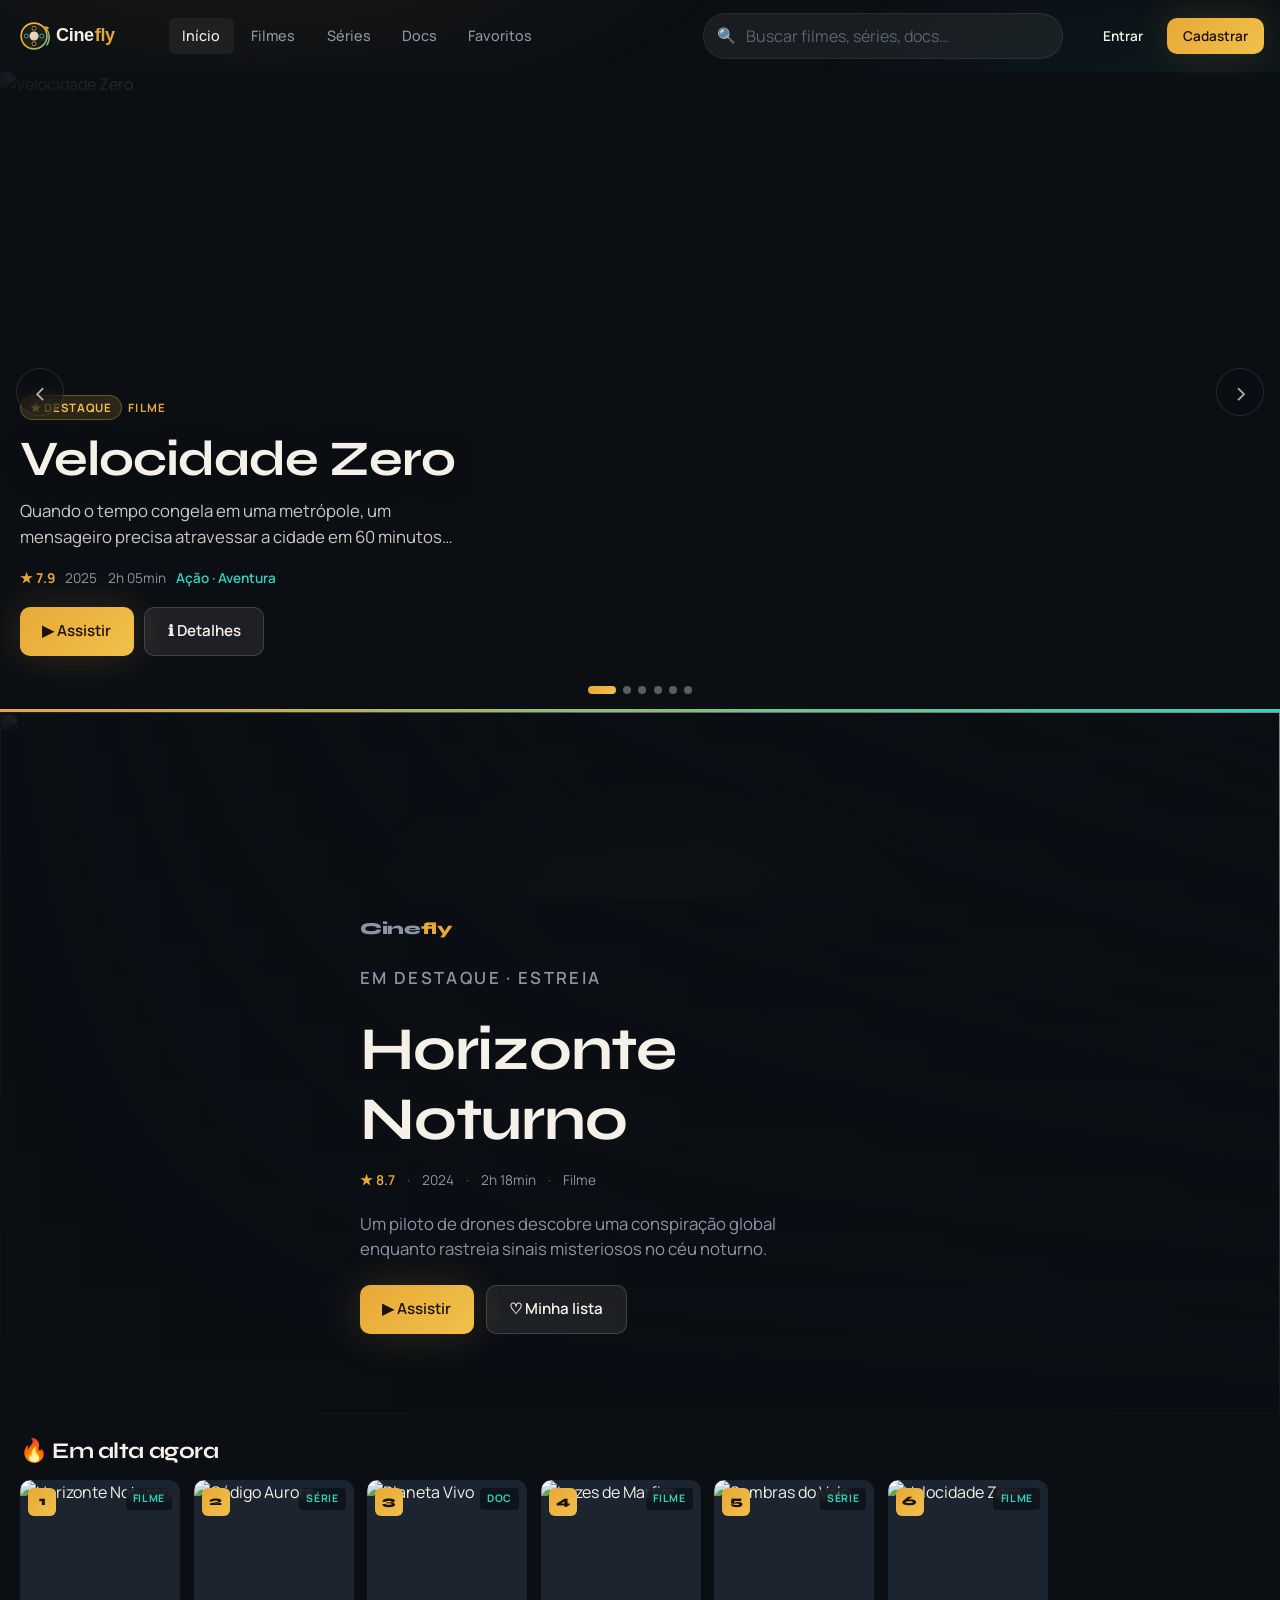
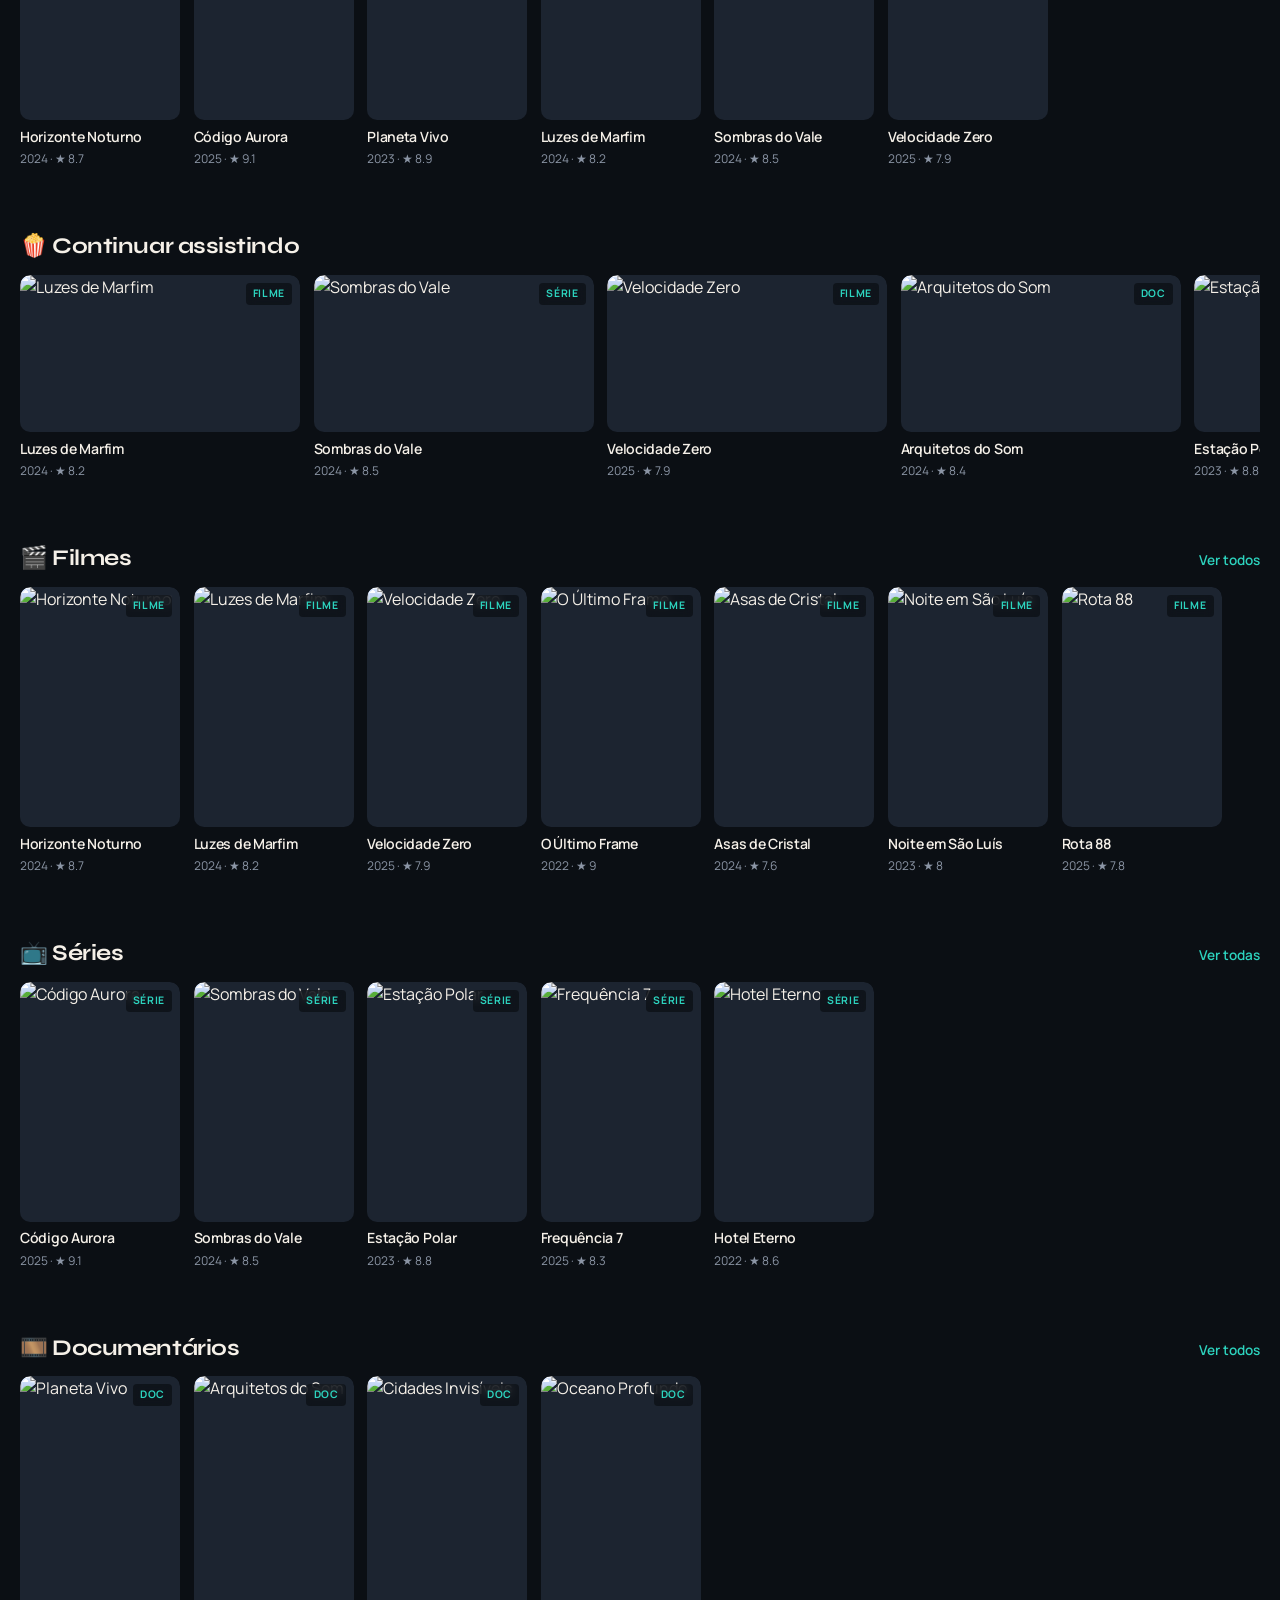
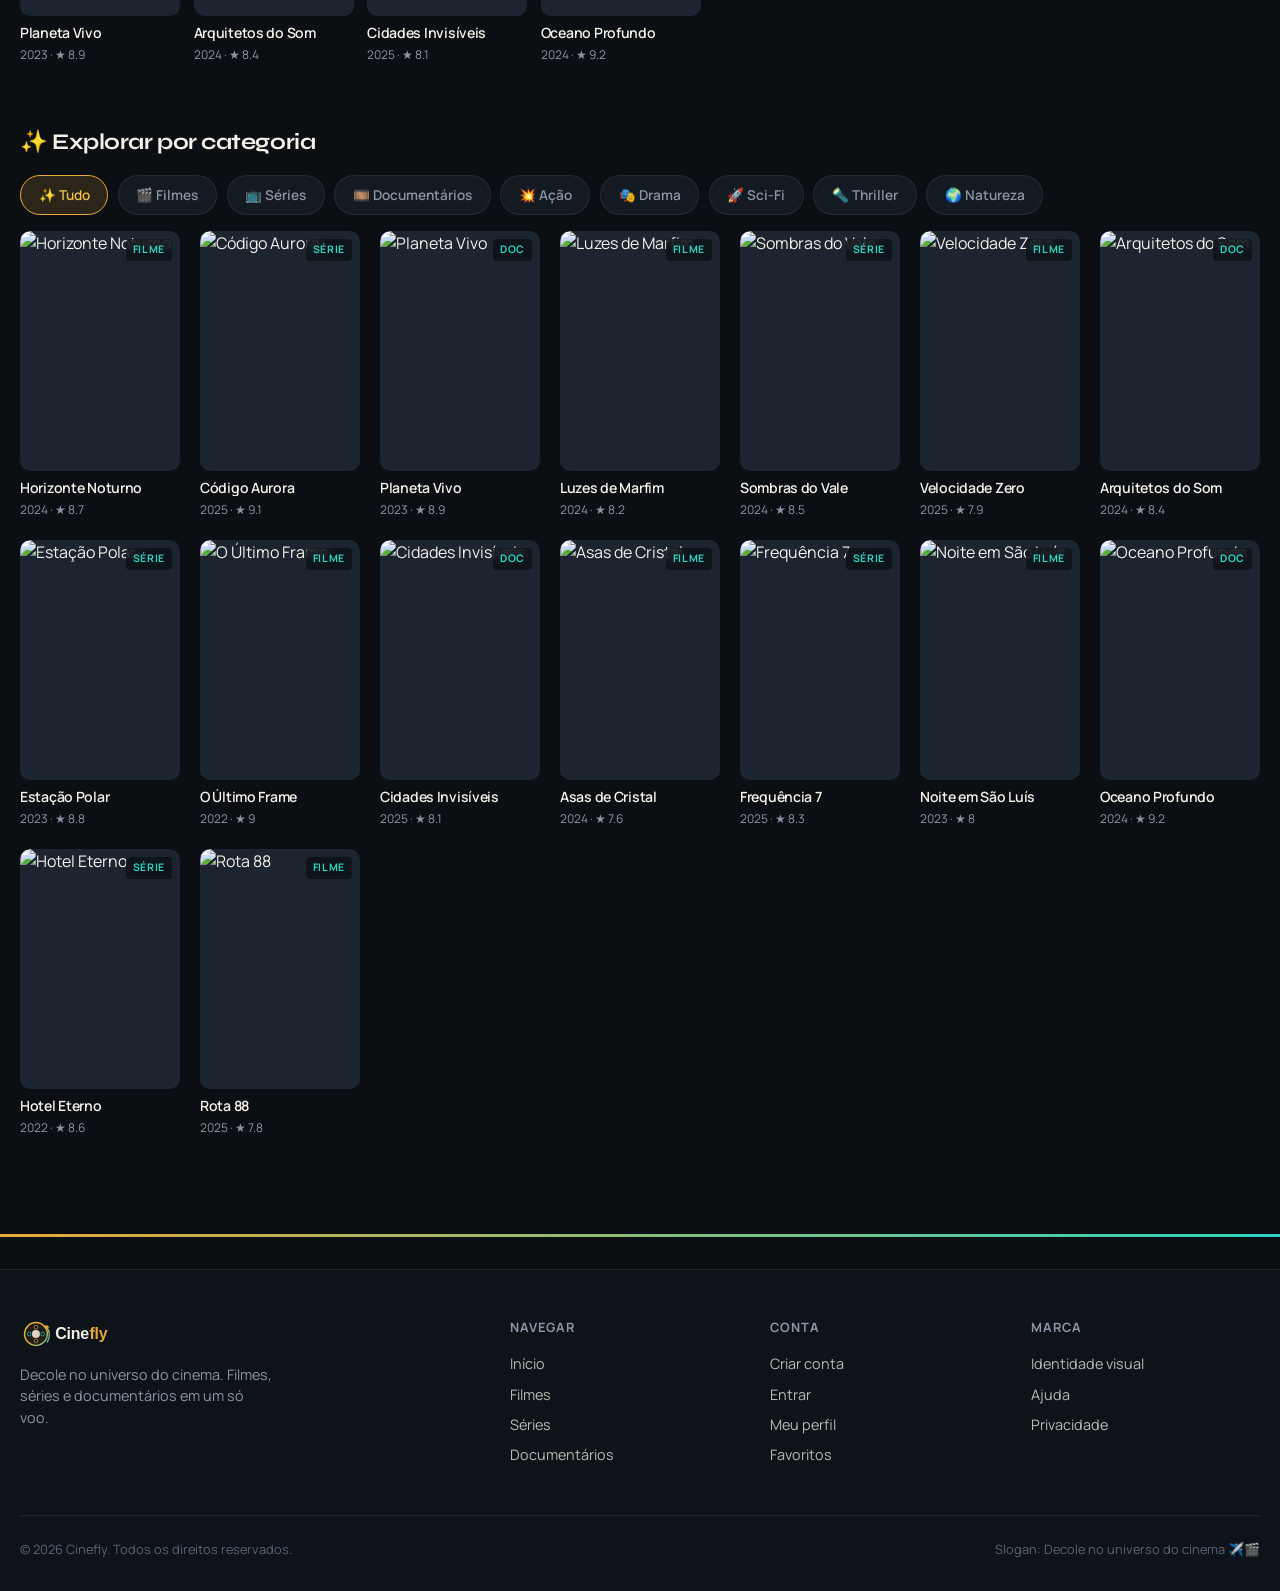
==== index.html @ 507db5a7 "Initial commit: plataforma de streaming Cinefly. Inclui home com carrossel e catálogo, autenticação," ====
<!DOCTYPE html>
<html lang="pt-BR">
<head>
  <meta charset="UTF-8" />
  <meta name="viewport" content="width=device-width, initial-scale=1.0" />
  <meta name="description" content="Cinefly — Decole no universo do cinema. Filmes, séries e documentários online." />
  <title>Cinefly — Decole no universo do cinema</title>
  <link rel="icon" href="assets/favicon.svg" type="image/svg+xml" />
  <link rel="stylesheet" href="css/style.css" />
</head>
<body data-page="home">
  <header class="navbar" id="navbar">
    <div class="container">
      <a href="index.html" class="nav-logo" aria-label="Cinefly início">
        <img src="assets/logo.svg" alt="Cinefly" />
      </a>
      <nav class="nav-links" aria-label="Principal">
        <a href="index.html" class="active">Início</a>
        <a href="#filmes">Filmes</a>
        <a href="#series">Séries</a>
        <a href="#docs">Docs</a>
        <a href="favoritos.html">Favoritos</a>
      </nav>
      <div class="nav-search">
        <span class="search-icon" aria-hidden="true">🔍</span>
        <input type="search" id="search-input" placeholder="Buscar filmes, séries, docs…" autocomplete="off" aria-label="Buscar" />
        <div class="search-dropdown" id="search-dropdown" role="listbox"></div>
      </div>
      <div class="nav-actions" id="nav-auth"></div>
      <button class="menu-toggle" aria-label="Abrir menu">☰</button>
    </div>
  </header>

  <!-- Carrossel de destaques -->
  <section class="spotlight" id="spotlight" aria-label="Destaques Cinefly" aria-roledescription="carrossel">
    <div class="spotlight-track" id="spotlight-track"></div>
    <button class="spotlight-nav spotlight-prev" id="spotlight-prev" aria-label="Anterior">‹</button>
    <button class="spotlight-nav spotlight-next" id="spotlight-next" aria-label="Próximo">›</button>
    <div class="spotlight-dots" id="spotlight-dots" role="tablist" aria-label="Slides"></div>
    <div class="spotlight-progress"><span id="spotlight-progress-bar"></span></div>
  </section>

  <section class="hero">
    <div class="hero-bg">
      <img id="hero-bg-img" src="https://images.unsplash.com/photo-1489599849927-2ee91cede3ba?w=1600&q=80" alt="" />
    </div>
    <div class="container hero-content">
      <p class="hero-brand">Cine<span>fly</span></p>
      <p class="eyebrow">Em destaque · Estreia</p>
      <h1 id="hero-title">Horizonte Noturno</h1>
      <div class="hero-meta" id="hero-meta"></div>
      <p id="hero-synopsis">Um piloto de drones descobre uma conspiração global enquanto rastreia sinais misteriosos no céu noturno.</p>
      <div class="hero-actions">
        <button class="btn btn-primary" id="hero-play">▶ Assistir</button>
        <button class="btn btn-secondary" id="hero-fav">♡ Minha lista</button>
      </div>
    </div>
  </section>

  <main>
    <section class="section">
      <div class="container">
        <div class="section-header">
          <h2>🔥 Em alta agora</h2>
        </div>
        <div class="rail" id="rail-trending"></div>
      </div>
    </section>

    <section class="section" id="continuar">
      <div class="container">
        <div class="section-header">
          <h2>🍿 Continuar assistindo</h2>
        </div>
        <div class="rail" id="rail-continue"></div>
      </div>
    </section>

    <section class="section" id="filmes">
      <div class="container">
        <div class="section-header">
          <h2>🎬 Filmes</h2>
          <a href="#catalogo">Ver todos</a>
        </div>
        <div class="rail" id="rail-filmes"></div>
      </div>
    </section>

    <section class="section" id="series">
      <div class="container">
        <div class="section-header">
          <h2>📺 Séries</h2>
          <a href="#catalogo">Ver todas</a>
        </div>
        <div class="rail" id="rail-series"></div>
      </div>
    </section>

    <section class="section" id="docs">
      <div class="container">
        <div class="section-header">
          <h2>🎞️ Documentários</h2>
          <a href="#catalogo">Ver todos</a>
        </div>
        <div class="rail" id="rail-docs"></div>
      </div>
    </section>

    <section class="section" id="catalogo">
      <div class="container">
        <div class="section-header">
          <h2>✨ Explorar por categoria</h2>
        </div>
        <div class="categories" id="category-chips"></div>
        <div class="grid-catalog" id="catalog-grid"></div>
      </div>
    </section>
  </main>

  <div class="footer-accent"></div>
  <footer class="footer">
    <div class="container">
      <div class="footer-grid">
        <div class="footer-brand">
          <img src="assets/logo.svg" alt="Cinefly" />
          <p>Decole no universo do cinema. Filmes, séries e documentários em um só voo.</p>
        </div>
        <div class="footer-col">
          <h4>Navegar</h4>
          <a href="index.html">Início</a>
          <a href="#filmes">Filmes</a>
          <a href="#series">Séries</a>
          <a href="#docs">Documentários</a>
        </div>
        <div class="footer-col">
          <h4>Conta</h4>
          <a href="cadastro.html">Criar conta</a>
          <a href="login.html">Entrar</a>
          <a href="perfil.html">Meu perfil</a>
          <a href="favoritos.html">Favoritos</a>
        </div>
        <div class="footer-col">
          <h4>Marca</h4>
          <a href="IDENTIDADE.md">Identidade visual</a>
          <a href="#">Ajuda</a>
          <a href="#">Privacidade</a>
        </div>
      </div>
      <div class="footer-bottom">
        <span>© 2026 Cinefly. Todos os direitos reservados.</span>
        <span>Slogan: Decole no universo do cinema ✈️🎬</span>
      </div>
    </div>
  </footer>

  <script src="js/data.js"></script>
  <script src="js/auth.js"></script>
  <script src="js/script.js"></script>
</body>
</html>
---- css/style.css ----
/* =========================================================
   Cinefly — Design System & Estilos Globais
   Tipografia: Syne (display) + Manrope (UI)
   ========================================================= */

@import url('https://fonts.googleapis.com/css2?family=Manrope:wght@400;500;600;700&family=Syne:wght@600;700;800&display=swap');

:root {
  --ink: #0B0F14;
  --ink-soft: #0E131A;
  --surface: #141A22;
  --surface-2: #1C2430;
  --surface-3: #243040;
  --amber: #E8A838;
  --amber-light: #F0C14B;
  --amber-dim: rgba(232, 168, 56, 0.15);
  --teal: #2DD4BF;
  --teal-dim: rgba(45, 212, 191, 0.12);
  --cream: #F5F0E8;
  --muted: #8B95A5;
  --muted-2: #5A6575;
  --danger: #E85D5D;
  --success: #3ECF8E;
  --border: rgba(245, 240, 232, 0.08);
  --border-strong: rgba(245, 240, 232, 0.16);

  --grad-hero: linear-gradient(135deg, #0B0F14 0%, #15101C 45%, #0C181A 100%);
  --grad-cta: linear-gradient(135deg, #E8A838 0%, #F0C14B 100%);
  --grad-accent: linear-gradient(90deg, #E8A838, #2DD4BF);
  --grad-overlay: linear-gradient(180deg, transparent 0%, rgba(11, 15, 20, 0.4) 40%, rgba(11, 15, 20, 0.95) 100%);
  --grad-nav: linear-gradient(180deg, rgba(11, 15, 20, 0.95) 0%, rgba(11, 15, 20, 0.7) 70%, transparent 100%);

  --font-display: 'Syne', sans-serif;
  --font-body: 'Manrope', sans-serif;

  --radius-sm: 6px;
  --radius: 10px;
  --radius-lg: 16px;
  --radius-xl: 24px;

  --nav-h: 72px;
  --shadow-glow: 0 0 40px rgba(232, 168, 56, 0.18);
  --ease: cubic-bezier(0.22, 1, 0.36, 1);
  --max: 1400px;
}

*, *::before, *::after { box-sizing: border-box; margin: 0; padding: 0; }

html { scroll-behavior: smooth; }

body {
  font-family: var(--font-body);
  background: var(--ink);
  color: var(--cream);
  line-height: 1.5;
  min-height: 100vh;
  overflow-x: hidden;
  -webkit-font-smoothing: antialiased;
}

body::before {
  content: '';
  position: fixed;
  inset: 0;
  background:
    radial-gradient(ellipse 80% 50% at 20% -10%, rgba(232, 168, 56, 0.07), transparent 50%),
    radial-gradient(ellipse 60% 40% at 90% 10%, rgba(45, 212, 191, 0.05), transparent 45%),
    radial-gradient(ellipse 50% 30% at 50% 100%, rgba(232, 168, 56, 0.04), transparent 50%);
  pointer-events: none;
  z-index: 0;
}

img { max-width: 100%; display: block; }
a { color: inherit; text-decoration: none; }
button, input, select, textarea { font: inherit; color: inherit; }
ul, ol { list-style: none; }
button { cursor: pointer; border: none; background: none; }

.container {
  width: min(100% - 2.5rem, var(--max));
  margin-inline: auto;
}

/* ---------- Typography ---------- */
.brand-name {
  font-family: var(--font-display);
  font-weight: 800;
  letter-spacing: -0.03em;
}
.brand-name .accent { color: var(--amber); }

h1, h2, h3, .display {
  font-family: var(--font-display);
  font-weight: 700;
  letter-spacing: -0.02em;
  line-height: 1.15;
}

.eyebrow {
  font-size: 0.75rem;
  font-weight: 600;
  letter-spacing: 0.14em;
  text-transform: uppercase;
  color: var(--amber);
}

.muted { color: var(--muted); }

/* ---------- Buttons ---------- */
.btn {
  display: inline-flex;
  align-items: center;
  justify-content: center;
  gap: 0.5rem;
  padding: 0.75rem 1.4rem;
  border-radius: var(--radius);
  font-weight: 600;
  font-size: 0.95rem;
  transition: transform 0.25s var(--ease), box-shadow 0.25s var(--ease), background 0.2s, border-color 0.2s;
  white-space: nowrap;
}

.btn:active { transform: scale(0.97); }

.btn-primary {
  background: var(--grad-cta);
  color: #1A1205;
  box-shadow: var(--shadow-glow);
}
.btn-primary:hover {
  box-shadow: 0 0 50px rgba(232, 168, 56, 0.35);
  transform: translateY(-1px);
}

.btn-secondary {
  background: rgba(245, 240, 232, 0.08);
  border: 1px solid var(--border-strong);
  color: var(--cream);
  backdrop-filter: blur(8px);
}
.btn-secondary:hover {
  background: rgba(245, 240, 232, 0.14);
  border-color: rgba(245, 240, 232, 0.28);
}

.btn-ghost {
  background: transparent;
  color: var(--cream);
  padding: 0.5rem 0.85rem;
}
.btn-ghost:hover { color: var(--amber); }

.btn-danger {
  background: rgba(232, 93, 93, 0.15);
  color: var(--danger);
  border: 1px solid rgba(232, 93, 93, 0.35);
}
.btn-danger:hover { background: rgba(232, 93, 93, 0.25); }

.btn-icon {
  width: 42px;
  height: 42px;
  padding: 0;
  border-radius: 50%;
  background: rgba(245, 240, 232, 0.08);
  border: 1px solid var(--border);
  display: inline-flex;
  align-items: center;
  justify-content: center;
  transition: background 0.2s, border-color 0.2s, color 0.2s;
}
.btn-icon:hover {
  background: var(--amber-dim);
  border-color: var(--amber);
  color: var(--amber);
}
.btn-icon.active {
  background: var(--amber-dim);
  border-color: var(--amber);
  color: var(--amber);
}

.btn-sm { padding: 0.5rem 1rem; font-size: 0.85rem; }
.btn-block { width: 100%; }

/* ---------- Navbar ---------- */
.navbar {
  position: fixed;
  top: 0;
  left: 0;
  right: 0;
  z-index: 100;
  height: var(--nav-h);
  display: flex;
  align-items: center;
  background: transparent;
  transition: background 0.35s var(--ease), backdrop-filter 0.35s;
}

.navbar.scrolled {
  background: rgba(11, 15, 20, 0.88);
  backdrop-filter: blur(16px);
  border-bottom: 1px solid var(--border);
}

.navbar .container {
  display: flex;
  align-items: center;
  gap: 1.5rem;
  width: min(100% - 2rem, var(--max));
}

.nav-logo {
  display: flex;
  align-items: center;
  flex-shrink: 0;
}
.nav-logo img { height: 36px; width: auto; }

.nav-links {
  display: flex;
  align-items: center;
  gap: 0.25rem;
}
.nav-links a {
  padding: 0.45rem 0.85rem;
  border-radius: var(--radius-sm);
  font-size: 0.9rem;
  font-weight: 500;
  color: var(--muted);
  transition: color 0.2s, background 0.2s;
}
.nav-links a:hover,
.nav-links a.active {
  color: var(--cream);
  background: rgba(245, 240, 232, 0.06);
}

.nav-search {
  flex: 1;
  max-width: 360px;
  position: relative;
  margin-left: auto;
}
.nav-search input {
  width: 100%;
  padding: 0.65rem 1rem 0.65rem 2.6rem;
  background: rgba(245, 240, 232, 0.06);
  border: 1px solid var(--border);
  border-radius: 999px;
  outline: none;
  transition: border-color 0.2s, background 0.2s, box-shadow 0.2s;
}
.nav-search input::placeholder { color: var(--muted-2); }
.nav-search input:focus {
  border-color: rgba(232, 168, 56, 0.5);
  background: rgba(245, 240, 232, 0.09);
  box-shadow: 0 0 0 3px var(--amber-dim);
}
.nav-search .search-icon {
  position: absolute;
  left: 0.9rem;
  top: 50%;
  transform: translateY(-50%);
  color: var(--muted);
  pointer-events: none;
  font-size: 0.95rem;
}

.search-dropdown {
  position: absolute;
  top: calc(100% + 8px);
  left: 0;
  right: 0;
  background: var(--surface);
  border: 1px solid var(--border-strong);
  border-radius: var(--radius);
  max-height: 360px;
  overflow-y: auto;
  display: none;
  z-index: 50;
  box-shadow: 0 20px 40px rgba(0,0,0,0.45);
}
.search-dropdown.open { display: block; animation: fadeUp 0.25s var(--ease); }

.search-item {
  display: flex;
  align-items: center;
  gap: 0.85rem;
  padding: 0.7rem 1rem;
  transition: background 0.15s;
  cursor: pointer;
}
.search-item:hover { background: var(--surface-2); }
.search-item img {
  width: 40px;
  height: 56px;
  object-fit: cover;
  border-radius: 4px;
}
.search-item .meta { flex: 1; min-width: 0; }
.search-item .meta strong {
  display: block;
  font-size: 0.9rem;
  white-space: nowrap;
  overflow: hidden;
  text-overflow: ellipsis;
}
.search-item .meta span {
  font-size: 0.75rem;
  color: var(--muted);
}

.nav-actions {
  display: flex;
  align-items: center;
  gap: 0.5rem;
  flex-shrink: 0;
}

.avatar-btn {
  width: 38px;
  height: 38px;
  border-radius: 50%;
  background: var(--grad-accent);
  display: flex;
  align-items: center;
  justify-content: center;
  font-weight: 700;
  font-size: 0.85rem;
  color: #0B0F14;
  overflow: hidden;
}
.avatar-btn img { width: 100%; height: 100%; object-fit: cover; }

.user-menu {
  position: absolute;
  top: calc(100% + 10px);
  right: 0;
  min-width: 200px;
  background: var(--surface);
  border: 1px solid var(--border-strong);
  border-radius: var(--radius);
  padding: 0.5rem;
  display: none;
  z-index: 60;
  box-shadow: 0 16px 40px rgba(0,0,0,0.4);
}
.user-menu.open { display: block; animation: fadeUp 0.2s var(--ease); }
.user-menu a,
.user-menu button {
  display: flex;
  align-items: center;
  gap: 0.6rem;
  width: 100%;
  padding: 0.65rem 0.85rem;
  border-radius: var(--radius-sm);
  font-size: 0.9rem;
  color: var(--cream);
  text-align: left;
  transition: background 0.15s;
}
.user-menu a:hover,
.user-menu button:hover { background: var(--surface-2); }

.nav-avatar-wrap { position: relative; }

.menu-toggle {
  display: none;
  width: 42px;
  height: 42px;
  align-items: center;
  justify-content: center;
  font-size: 1.4rem;
}

/* ---------- Spotlight Carousel ---------- */
.spotlight {
  position: relative;
  z-index: 2;
  margin-top: var(--nav-h);
  height: min(72vh, 640px);
  min-height: 420px;
  overflow: hidden;
  background: var(--ink);
}

.spotlight-track {
  position: relative;
  width: 100%;
  height: 100%;
}

.spotlight-slide {
  position: absolute;
  inset: 0;
  opacity: 0;
  visibility: hidden;
  transition: opacity 0.7s var(--ease), visibility 0.7s;
  cursor: pointer;
}

.spotlight-slide.active {
  opacity: 1;
  visibility: visible;
  z-index: 1;
}

.spotlight-slide img {
  width: 100%;
  height: 100%;
  object-fit: cover;
  transform: scale(1.04);
  transition: transform 7s ease-out;
}

.spotlight-slide.active img {
  transform: scale(1);
}

.spotlight-slide::after {
  content: '';
  position: absolute;
  inset: 0;
  background:
    linear-gradient(90deg, rgba(11, 15, 20, 0.92) 0%, rgba(11, 15, 20, 0.55) 42%, rgba(11, 15, 20, 0.2) 70%, rgba(11, 15, 20, 0.45) 100%),
    linear-gradient(180deg, rgba(11, 15, 20, 0.35) 0%, transparent 30%, rgba(11, 15, 20, 0.88) 100%);
  pointer-events: none;
}

.spotlight-caption {
  position: absolute;
  left: 0;
  right: 0;
  bottom: 0;
  z-index: 2;
  padding: 0 0 3.5rem;
  pointer-events: none;
}

.spotlight-caption .container {
  max-width: 620px;
  margin-left: max(1.25rem, calc((100% - var(--max)) / 2 + 1.25rem));
  margin-right: auto;
  animation: fadeUp 0.7s var(--ease) both;
}

.spotlight-slide.active .spotlight-caption .container {
  animation: fadeUp 0.65s var(--ease) both;
}

.spotlight-badge {
  display: inline-flex;
  align-items: center;
  gap: 0.4rem;
  font-size: 0.72rem;
  font-weight: 700;
  letter-spacing: 0.12em;
  text-transform: uppercase;
  color: var(--amber);
  margin-bottom: 0.65rem;
}

.spotlight-badge .pill {
  background: var(--amber-dim);
  border: 1px solid rgba(232, 168, 56, 0.35);
  color: var(--amber-light);
  padding: 0.2rem 0.55rem;
  border-radius: 999px;
  letter-spacing: 0.06em;
}

.spotlight-caption h2 {
  font-size: clamp(1.85rem, 4.2vw, 3.1rem);
  margin-bottom: 0.65rem;
  text-shadow: 0 4px 24px rgba(0, 0, 0, 0.45);
}

.spotlight-caption .legend {
  color: rgba(245, 240, 232, 0.82);
  font-size: clamp(0.92rem, 1.5vw, 1.05rem);
  line-height: 1.55;
  max-width: 46ch;
  margin-bottom: 1.15rem;
  display: -webkit-box;
  -webkit-line-clamp: 2;
  -webkit-box-orient: vertical;
  overflow: hidden;
}

.spotlight-meta {
  display: flex;
  flex-wrap: wrap;
  gap: 0.65rem;
  align-items: center;
  font-size: 0.85rem;
  color: var(--muted);
  margin-bottom: 1.15rem;
}

.spotlight-meta .rating {
  color: var(--amber);
  font-weight: 700;
}

.spotlight-meta .type-tag {
  color: var(--teal);
  font-weight: 600;
  text-transform: capitalize;
}

.spotlight-actions {
  display: flex;
  flex-wrap: wrap;
  gap: 0.65rem;
  pointer-events: auto;
}

.spotlight-nav {
  position: absolute;
  top: 50%;
  transform: translateY(-50%);
  z-index: 5;
  width: 48px;
  height: 48px;
  border-radius: 50%;
  background: rgba(11, 15, 20, 0.55);
  border: 1px solid var(--border-strong);
  color: var(--cream);
  font-size: 1.75rem;
  line-height: 1;
  display: flex;
  align-items: center;
  justify-content: center;
  backdrop-filter: blur(8px);
  transition: background 0.2s, border-color 0.2s, color 0.2s, transform 0.2s;
  opacity: 0.7;
}

.spotlight:hover .spotlight-nav { opacity: 1; }

.spotlight-nav:hover {
  background: var(--amber-dim);
  border-color: var(--amber);
  color: var(--amber-light);
  transform: translateY(-50%) scale(1.05);
}

.spotlight-prev { left: 1rem; }
.spotlight-next { right: 1rem; }

.spotlight-dots {
  position: absolute;
  bottom: 1.15rem;
  left: 50%;
  transform: translateX(-50%);
  z-index: 5;
  display: flex;
  gap: 0.45rem;
}

.spotlight-dots button {
  width: 8px;
  height: 8px;
  border-radius: 99px;
  background: rgba(245, 240, 232, 0.35);
  border: none;
  padding: 0;
  transition: width 0.35s var(--ease), background 0.25s;
}

.spotlight-dots button.active {
  width: 28px;
  background: var(--grad-cta);
}

.spotlight-dots button:hover {
  background: rgba(245, 240, 232, 0.7);
}

.spotlight-progress {
  position: absolute;
  bottom: 0;
  left: 0;
  right: 0;
  height: 3px;
  background: rgba(245, 240, 232, 0.08);
  z-index: 5;
}

.spotlight-progress span {
  display: block;
  height: 100%;
  width: 0%;
  background: var(--grad-accent);
  transition: width 0.1s linear;
}

/* ---------- Hero ---------- */
.hero {
  position: relative;
  min-height: 78vh;
  display: flex;
  align-items: flex-end;
  padding-bottom: 5rem;
  overflow: hidden;
  z-index: 1;
}

.hero-bg {
  position: absolute;
  inset: 0;
  z-index: 0;
}
.hero-bg img {
  width: 100%;
  height: 100%;
  object-fit: cover;
  animation: heroZoom 20s ease-in-out infinite alternate;
}
.hero-bg::after {
  content: '';
  position: absolute;
  inset: 0;
  background:
    linear-gradient(90deg, rgba(11,15,20,0.95) 0%, rgba(11,15,20,0.55) 45%, rgba(11,15,20,0.3) 100%),
    var(--grad-overlay);
}

.hero-content {
  position: relative;
  z-index: 2;
  max-width: 560px;
  animation: fadeUp 0.9s var(--ease) both;
}

.hero-content h1 {
  font-size: clamp(2.4rem, 5vw, 3.8rem);
  margin: 0.6rem 0 1rem;
}

.hero-content p {
  color: var(--muted);
  font-size: 1.05rem;
  margin-bottom: 1.5rem;
  max-width: 42ch;
}

.hero-meta {
  display: flex;
  flex-wrap: wrap;
  gap: 0.75rem;
  margin-bottom: 1.25rem;
  font-size: 0.85rem;
  color: var(--muted);
}
.hero-meta .badge {
  color: var(--amber);
  font-weight: 600;
}
.hero-meta .dot::before {
  content: '·';
  margin-right: 0.75rem;
  color: var(--muted-2);
}

.hero-actions {
  display: flex;
  flex-wrap: wrap;
  gap: 0.75rem;
}

.hero-brand {
  font-family: var(--font-display);
  font-size: clamp(1.1rem, 2.5vw, 1.35rem);
  font-weight: 800;
  letter-spacing: -0.02em;
  margin-bottom: 0.25rem;
}
.hero-brand span { color: var(--amber); }

/* ---------- Sections / Rails ---------- */
.section {
  position: relative;
  z-index: 1;
  padding: 1.5rem 0 2rem;
}

.section-header {
  display: flex;
  align-items: baseline;
  justify-content: space-between;
  margin-bottom: 1rem;
  gap: 1rem;
}
.section-header h2 {
  font-size: clamp(1.15rem, 2vw, 1.4rem);
}
.section-header a {
  font-size: 0.85rem;
  color: var(--teal);
  font-weight: 600;
}
.section-header a:hover { text-decoration: underline; }

.rail {
  display: flex;
  gap: 0.85rem;
  overflow-x: auto;
  scroll-snap-type: x mandatory;
  padding-bottom: 0.5rem;
  scrollbar-width: thin;
  scrollbar-color: var(--surface-3) transparent;
}
.rail::-webkit-scrollbar { height: 6px; }
.rail::-webkit-scrollbar-thumb {
  background: var(--surface-3);
  border-radius: 99px;
}

/* ---------- Poster Card ---------- */
.poster {
  flex: 0 0 auto;
  width: 160px;
  scroll-snap-align: start;
  cursor: pointer;
  position: relative;
  border-radius: var(--radius);
  overflow: hidden;
  transition: transform 0.35s var(--ease);
  animation: fadeUp 0.5s var(--ease) both;
}
.poster:hover { transform: scale(1.06); z-index: 2; }

.poster-img {
  aspect-ratio: 2 / 3;
  background: var(--surface-2);
  position: relative;
  overflow: hidden;
  border-radius: var(--radius);
}
.poster-img img {
  width: 100%;
  height: 100%;
  object-fit: cover;
  transition: transform 0.5s var(--ease);
}
.poster:hover .poster-img img { transform: scale(1.08); }

.poster-img::after {
  content: '';
  position: absolute;
  inset: 0;
  background: linear-gradient(180deg, transparent 50%, rgba(11,15,20,0.85) 100%);
  opacity: 0;
  transition: opacity 0.3s;
}
.poster:hover .poster-img::after { opacity: 1; }

.poster-overlay {
  position: absolute;
  inset: auto 0 0 0;
  padding: 0.75rem;
  opacity: 0;
  transform: translateY(8px);
  transition: opacity 0.3s, transform 0.3s var(--ease);
  z-index: 2;
  display: flex;
  gap: 0.4rem;
}
.poster:hover .poster-overlay {
  opacity: 1;
  transform: translateY(0);
}

.poster-info {
  margin-top: 0.55rem;
}
.poster-info h3 {
  font-family: var(--font-body);
  font-size: 0.88rem;
  font-weight: 600;
  white-space: nowrap;
  overflow: hidden;
  text-overflow: ellipsis;
}
.poster-info span {
  font-size: 0.75rem;
  color: var(--muted);
}

.poster-rank {
  position: absolute;
  top: 0.5rem;
  left: 0.5rem;
  z-index: 2;
  background: var(--grad-cta);
  color: #1A1205;
  font-weight: 800;
  font-family: var(--font-display);
  font-size: 0.8rem;
  width: 28px;
  height: 28px;
  border-radius: 6px;
  display: flex;
  align-items: center;
  justify-content: center;
}

.poster-type {
  position: absolute;
  top: 0.5rem;
  right: 0.5rem;
  z-index: 2;
  font-size: 0.65rem;
  font-weight: 700;
  letter-spacing: 0.06em;
  text-transform: uppercase;
  padding: 0.2rem 0.45rem;
  border-radius: 4px;
  background: rgba(11,15,20,0.75);
  backdrop-filter: blur(4px);
  color: var(--teal);
}

.poster.wide {
  width: 280px;
}
.poster.wide .poster-img { aspect-ratio: 16 / 9; }

/* ---------- Categories chips ---------- */
.categories {
  display: flex;
  gap: 0.6rem;
  overflow-x: auto;
  padding: 0.25rem 0 1rem;
  scrollbar-width: none;
}
.categories::-webkit-scrollbar { display: none; }

.chip {
  flex-shrink: 0;
  padding: 0.55rem 1.1rem;
  border-radius: 999px;
  font-size: 0.85rem;
  font-weight: 600;
  background: var(--surface);
  border: 1px solid var(--border);
  color: var(--muted);
  transition: all 0.2s var(--ease);
}
.chip:hover,
.chip.active {
  background: var(--amber-dim);
  border-color: var(--amber);
  color: var(--amber-light);
}

/* ---------- Modal ---------- */
.modal-backdrop {
  position: fixed;
  inset: 0;
  background: rgba(5, 8, 12, 0.75);
  backdrop-filter: blur(6px);
  z-index: 200;
  display: flex;
  align-items: center;
  justify-content: center;
  padding: 1.5rem;
  opacity: 0;
  visibility: hidden;
  transition: opacity 0.3s, visibility 0.3s;
}
.modal-backdrop.open {
  opacity: 1;
  visibility: visible;
}

.modal {
  background: var(--surface);
  border: 1px solid var(--border-strong);
  border-radius: var(--radius-xl);
  max-width: 720px;
  width: 100%;
  max-height: 90vh;
  overflow-y: auto;
  transform: translateY(20px) scale(0.97);
  transition: transform 0.35s var(--ease);
}
.modal-backdrop.open .modal {
  transform: translateY(0) scale(1);
}

.modal-banner {
  position: relative;
  aspect-ratio: 16 / 7;
  background: var(--surface-2);
  overflow: hidden;
}
.modal-banner img {
  width: 100%;
  height: 100%;
  object-fit: cover;
}
.modal-banner::after {
  content: '';
  position: absolute;
  inset: 0;
  background: var(--grad-overlay);
}
.modal-close {
  position: absolute;
  top: 1rem;
  right: 1rem;
  z-index: 3;
  width: 36px;
  height: 36px;
  border-radius: 50%;
  background: rgba(11,15,20,0.7);
  border: 1px solid var(--border);
  color: var(--cream);
  font-size: 1.2rem;
  display: flex;
  align-items: center;
  justify-content: center;
}
.modal-close:hover { background: var(--danger); }

.modal-body { padding: 1.5rem 1.75rem 2rem; }
.modal-body h2 {
  font-size: 1.75rem;
  margin-bottom: 0.5rem;
}
.modal-meta {
  display: flex;
  flex-wrap: wrap;
  gap: 0.75rem;
  font-size: 0.85rem;
  color: var(--muted);
  margin-bottom: 1rem;
}
.modal-meta .rating { color: var(--amber); font-weight: 700; }
.modal-body p {
  color: var(--muted);
  margin-bottom: 1.25rem;
  font-size: 0.95rem;
}
.modal-actions {
  display: flex;
  flex-wrap: wrap;
  gap: 0.65rem;
}

/* ---------- Auth pages ---------- */
.auth-page {
  min-height: 100vh;
  display: grid;
  grid-template-columns: 1fr 1fr;
  position: relative;
  z-index: 1;
}

.auth-visual {
  position: relative;
  overflow: hidden;
  background: var(--grad-hero);
  display: flex;
  flex-direction: column;
  justify-content: flex-end;
  padding: 3rem;
}
.auth-visual::before {
  content: '';
  position: absolute;
  inset: 0;
  background:
    url('https://images.unsplash.com/photo-1489599849927-2ee91cede3ba?w=1200&q=80') center/cover;
  opacity: 0.35;
}
.auth-visual::after {
  content: '';
  position: absolute;
  inset: 0;
  background: linear-gradient(180deg, rgba(11,15,20,0.3) 0%, rgba(11,15,20,0.92) 100%);
}
.auth-visual-content {
  position: relative;
  z-index: 2;
  max-width: 400px;
  animation: fadeUp 0.8s var(--ease) both;
}
.auth-visual-content .logo-lg { height: 48px; margin-bottom: 1.5rem; }
.auth-visual-content h1 {
  font-size: clamp(1.8rem, 3vw, 2.4rem);
  margin-bottom: 0.75rem;
}
.auth-visual-content p { color: var(--muted); font-size: 1.05rem; }

.auth-form-wrap {
  display: flex;
  align-items: center;
  justify-content: center;
  padding: 2.5rem;
  background: var(--ink);
}
.auth-card {
  width: 100%;
  max-width: 440px;
  animation: fadeUp 0.6s var(--ease) 0.1s both;
}
.auth-card h2 {
  font-size: 1.75rem;
  margin-bottom: 0.35rem;
}
.auth-card > .lead {
  color: var(--muted);
  margin-bottom: 1.75rem;
  font-size: 0.95rem;
}

.auth-tabs {
  display: flex;
  gap: 0.35rem;
  background: var(--surface);
  padding: 0.3rem;
  border-radius: var(--radius);
  margin-bottom: 1.5rem;
  border: 1px solid var(--border);
}
.auth-tab {
  flex: 1;
  padding: 0.65rem;
  border-radius: var(--radius-sm);
  font-weight: 600;
  font-size: 0.9rem;
  color: var(--muted);
  transition: all 0.2s;
}
.auth-tab.active {
  background: var(--amber-dim);
  color: var(--amber-light);
}

.form-group {
  margin-bottom: 1.1rem;
}
.form-group label {
  display: block;
  font-size: 0.8rem;
  font-weight: 600;
  color: var(--muted);
  margin-bottom: 0.4rem;
  letter-spacing: 0.02em;
}
.form-group input,
.form-group select,
.form-group textarea {
  width: 100%;
  padding: 0.8rem 1rem;
  background: var(--surface);
  border: 1px solid var(--border-strong);
  border-radius: var(--radius);
  outline: none;
  transition: border-color 0.2s, box-shadow 0.2s;
}
.form-group input:focus,
.form-group select:focus,
.form-group textarea:focus {
  border-color: rgba(232, 168, 56, 0.55);
  box-shadow: 0 0 0 3px var(--amber-dim);
}
.form-group textarea { resize: vertical; min-height: 80px; }

.form-row {
  display: grid;
  grid-template-columns: 1fr 1fr;
  gap: 0.85rem;
}

.form-hint {
  font-size: 0.8rem;
  color: var(--muted-2);
  margin-top: 0.35rem;
}

.form-error {
  color: var(--danger);
  font-size: 0.8rem;
  margin-top: 0.35rem;
  display: none;
}
.form-group.has-error input,
.form-group.has-error select,
.form-group.has-error textarea {
  border-color: var(--danger);
}
.form-group.has-error .form-error { display: block; }

.form-check {
  display: flex;
  align-items: flex-start;
  gap: 0.6rem;
  margin-bottom: 1.25rem;
  font-size: 0.85rem;
  color: var(--muted);
}
.form-check input {
  margin-top: 0.2rem;
  accent-color: var(--amber);
}

.auth-footer {
  text-align: center;
  margin-top: 1.5rem;
  font-size: 0.9rem;
  color: var(--muted);
}
.auth-footer a {
  color: var(--amber);
  font-weight: 600;
}
.auth-footer a:hover { text-decoration: underline; }

.divider {
  display: flex;
  align-items: center;
  gap: 1rem;
  margin: 1.5rem 0;
  color: var(--muted-2);
  font-size: 0.8rem;
}
.divider::before,
.divider::after {
  content: '';
  flex: 1;
  height: 1px;
  background: var(--border-strong);
}

/* QR Code panel */
.qr-panel {
  text-align: center;
  padding: 1.5rem;
  background: var(--surface);
  border: 1px solid var(--border);
  border-radius: var(--radius-lg);
  display: none;
}
.qr-panel.active { display: block; animation: fadeUp 0.35s var(--ease); }
.qr-panel canvas,
.qr-panel img {
  margin: 1rem auto;
  border-radius: var(--radius);
  background: #fff;
  padding: 12px;
}
.qr-panel p {
  color: var(--muted);
  font-size: 0.9rem;
  margin-top: 0.75rem;
}
.form-panel { display: none; }
.form-panel.active { display: block; animation: fadeUp 0.35s var(--ease); }

.alert {
  padding: 0.85rem 1rem;
  border-radius: var(--radius);
  font-size: 0.9rem;
  margin-bottom: 1.25rem;
  display: none;
}
.alert.show { display: block; animation: fadeUp 0.3s var(--ease); }
.alert-success {
  background: rgba(62, 207, 142, 0.12);
  border: 1px solid rgba(62, 207, 142, 0.35);
  color: var(--success);
}
.alert-error {
  background: rgba(232, 93, 93, 0.12);
  border: 1px solid rgba(232, 93, 93, 0.35);
  color: var(--danger);
}
.alert-info {
  background: var(--teal-dim);
  border: 1px solid rgba(45, 212, 191, 0.35);
  color: var(--teal);
}

/* ---------- Profile ---------- */
.page-header {
  padding: calc(var(--nav-h) + 2.5rem) 0 1.5rem;
  position: relative;
  z-index: 1;
}
.page-header h1 {
  font-size: clamp(1.8rem, 3vw, 2.4rem);
  margin-bottom: 0.35rem;
}
.page-header p { color: var(--muted); }

.profile-layout {
  display: grid;
  grid-template-columns: 260px 1fr;
  gap: 2rem;
  padding-bottom: 4rem;
  position: relative;
  z-index: 1;
}

.profile-sidebar {
  background: var(--surface);
  border: 1px solid var(--border);
  border-radius: var(--radius-lg);
  padding: 1.5rem;
  height: fit-content;
  position: sticky;
  top: calc(var(--nav-h) + 1rem);
}
.profile-avatar-lg {
  width: 88px;
  height: 88px;
  border-radius: 50%;
  background: var(--grad-accent);
  display: flex;
  align-items: center;
  justify-content: center;
  font-family: var(--font-display);
  font-weight: 800;
  font-size: 1.8rem;
  color: #0B0F14;
  margin: 0 auto 1rem;
  overflow: hidden;
}
.profile-avatar-lg img { width: 100%; height: 100%; object-fit: cover; }
.profile-sidebar h3 {
  text-align: center;
  font-size: 1.1rem;
  margin-bottom: 0.2rem;
}
.profile-sidebar .email {
  text-align: center;
  font-size: 0.8rem;
  color: var(--muted);
  margin-bottom: 1.25rem;
  word-break: break-all;
}

.profile-nav a {
  display: flex;
  align-items: center;
  gap: 0.65rem;
  padding: 0.7rem 0.85rem;
  border-radius: var(--radius-sm);
  font-size: 0.9rem;
  font-weight: 500;
  color: var(--muted);
  transition: all 0.15s;
  margin-bottom: 0.2rem;
}
.profile-nav a:hover,
.profile-nav a.active {
  background: var(--amber-dim);
  color: var(--amber-light);
}

.profile-main {
  background: var(--surface);
  border: 1px solid var(--border);
  border-radius: var(--radius-lg);
  padding: 2rem;
}
.profile-main h2 {
  font-size: 1.35rem;
  margin-bottom: 0.35rem;
}
.profile-main .section-desc {
  color: var(--muted);
  font-size: 0.9rem;
  margin-bottom: 1.75rem;
}

.profile-panel { display: none; }
.profile-panel.active { display: block; animation: fadeUp 0.35s var(--ease); }

.stats-row {
  display: grid;
  grid-template-columns: repeat(3, 1fr);
  gap: 1rem;
  margin-bottom: 2rem;
}
.stat-card {
  background: var(--ink-soft);
  border: 1px solid var(--border);
  border-radius: var(--radius);
  padding: 1.15rem;
  text-align: center;
}
.stat-card strong {
  display: block;
  font-family: var(--font-display);
  font-size: 1.6rem;
  color: var(--amber);
  margin-bottom: 0.2rem;
}
.stat-card span {
  font-size: 0.8rem;
  color: var(--muted);
}

.avatar-upload {
  display: flex;
  align-items: center;
  gap: 1.25rem;
  margin-bottom: 1.75rem;
  padding-bottom: 1.75rem;
  border-bottom: 1px solid var(--border);
}
.avatar-preview {
  width: 72px;
  height: 72px;
  border-radius: 50%;
  background: var(--grad-accent);
  display: flex;
  align-items: center;
  justify-content: center;
  font-weight: 800;
  font-size: 1.4rem;
  color: #0B0F14;
  overflow: hidden;
  flex-shrink: 0;
}
.avatar-preview img { width: 100%; height: 100%; object-fit: cover; }

/* ---------- Favorites / Catalog grid ---------- */
.grid-catalog {
  display: grid;
  grid-template-columns: repeat(auto-fill, minmax(150px, 1fr));
  gap: 1.25rem;
  padding-bottom: 4rem;
  position: relative;
  z-index: 1;
}
.grid-catalog .poster { width: 100%; }

.empty-state {
  text-align: center;
  padding: 4rem 2rem;
  color: var(--muted);
}
.empty-state .emoji {
  font-size: 3rem;
  margin-bottom: 1rem;
  display: block;
}
.empty-state h3 {
  font-size: 1.3rem;
  color: var(--cream);
  margin-bottom: 0.5rem;
}

/* ---------- Footer ---------- */
.footer {
  position: relative;
  z-index: 1;
  border-top: 1px solid var(--border);
  padding: 3rem 0 2rem;
  margin-top: 2rem;
  background: var(--ink-soft);
}
.footer-grid {
  display: grid;
  grid-template-columns: 2fr 1fr 1fr 1fr;
  gap: 2rem;
  margin-bottom: 2.5rem;
}
.footer-brand img { height: 32px; margin-bottom: 0.85rem; }
.footer-brand p {
  color: var(--muted);
  font-size: 0.9rem;
  max-width: 28ch;
}
.footer-col h4 {
  font-family: var(--font-body);
  font-size: 0.8rem;
  font-weight: 700;
  letter-spacing: 0.08em;
  text-transform: uppercase;
  color: var(--muted);
  margin-bottom: 1rem;
}
.footer-col a {
  display: block;
  font-size: 0.9rem;
  color: var(--cream);
  margin-bottom: 0.55rem;
  opacity: 0.75;
  transition: opacity 0.15s, color 0.15s;
}
.footer-col a:hover { opacity: 1; color: var(--amber); }
.footer-bottom {
  display: flex;
  justify-content: space-between;
  align-items: center;
  padding-top: 1.5rem;
  border-top: 1px solid var(--border);
  font-size: 0.8rem;
  color: var(--muted-2);
}
.footer-accent {
  height: 3px;
  background: var(--grad-accent);
  margin-bottom: 0;
}

/* ---------- Toast ---------- */
.toast-wrap {
  position: fixed;
  bottom: 1.5rem;
  right: 1.5rem;
  z-index: 300;
  display: flex;
  flex-direction: column;
  gap: 0.5rem;
}
.toast {
  background: var(--surface-2);
  border: 1px solid var(--border-strong);
  border-left: 3px solid var(--amber);
  padding: 0.85rem 1.15rem;
  border-radius: var(--radius);
  font-size: 0.9rem;
  box-shadow: 0 12px 32px rgba(0,0,0,0.4);
  animation: fadeUp 0.3s var(--ease);
  max-width: 320px;
}

/* ---------- Animations ---------- */
@keyframes fadeUp {
  from { opacity: 0; transform: translateY(16px); }
  to { opacity: 1; transform: translateY(0); }
}
@keyframes heroZoom {
  from { transform: scale(1); }
  to { transform: scale(1.08); }
}
@keyframes shimmer {
  0% { background-position: -200% 0; }
  100% { background-position: 200% 0; }
}

.fade-in { animation: fadeUp 0.6s var(--ease) both; }

/* ---------- Responsive ---------- */
@media (max-width: 1024px) {
  .auth-page { grid-template-columns: 1fr; }
  .auth-visual { display: none; }
  .profile-layout { grid-template-columns: 1fr; }
  .profile-sidebar { position: static; }
  .footer-grid { grid-template-columns: 1fr 1fr; }
  .poster { width: 140px; }
  .poster.wide { width: 240px; }
}

@media (max-width: 768px) {
  .nav-links { display: none; }
  .nav-search { max-width: none; order: 3; flex-basis: 100%; }
  .navbar .container { flex-wrap: wrap; padding-block: 0.75rem; height: auto; gap: 0.75rem; }
  .navbar { height: auto; min-height: var(--nav-h); }
  .menu-toggle { display: flex; }
  .nav-links.mobile-open {
    display: flex;
    flex-direction: column;
    width: 100%;
    order: 4;
    background: var(--surface);
    border-radius: var(--radius);
    padding: 0.5rem;
  }
  .spotlight {
    height: min(58vh, 480px);
    min-height: 340px;
  }
  .spotlight-nav {
    width: 40px;
    height: 40px;
    font-size: 1.4rem;
  }
  .spotlight-prev { left: 0.5rem; }
  .spotlight-next { right: 0.5rem; }
  .spotlight-caption { padding-bottom: 3rem; }
  .spotlight-caption .container {
    margin-left: 1.25rem;
    margin-right: 1.25rem;
    max-width: none;
  }
  .hero { min-height: 70vh; padding-bottom: 3rem; }
  .form-row { grid-template-columns: 1fr; }
  .stats-row { grid-template-columns: 1fr; }
  .footer-grid { grid-template-columns: 1fr; }
  .footer-bottom { flex-direction: column; gap: 0.5rem; text-align: center; }
  .poster { width: 120px; }
}

@media (max-width: 480px) {
  .hero-actions { flex-direction: column; }
  .hero-actions .btn { width: 100%; }
  .grid-catalog { grid-template-columns: repeat(2, 1fr); gap: 0.85rem; }
}
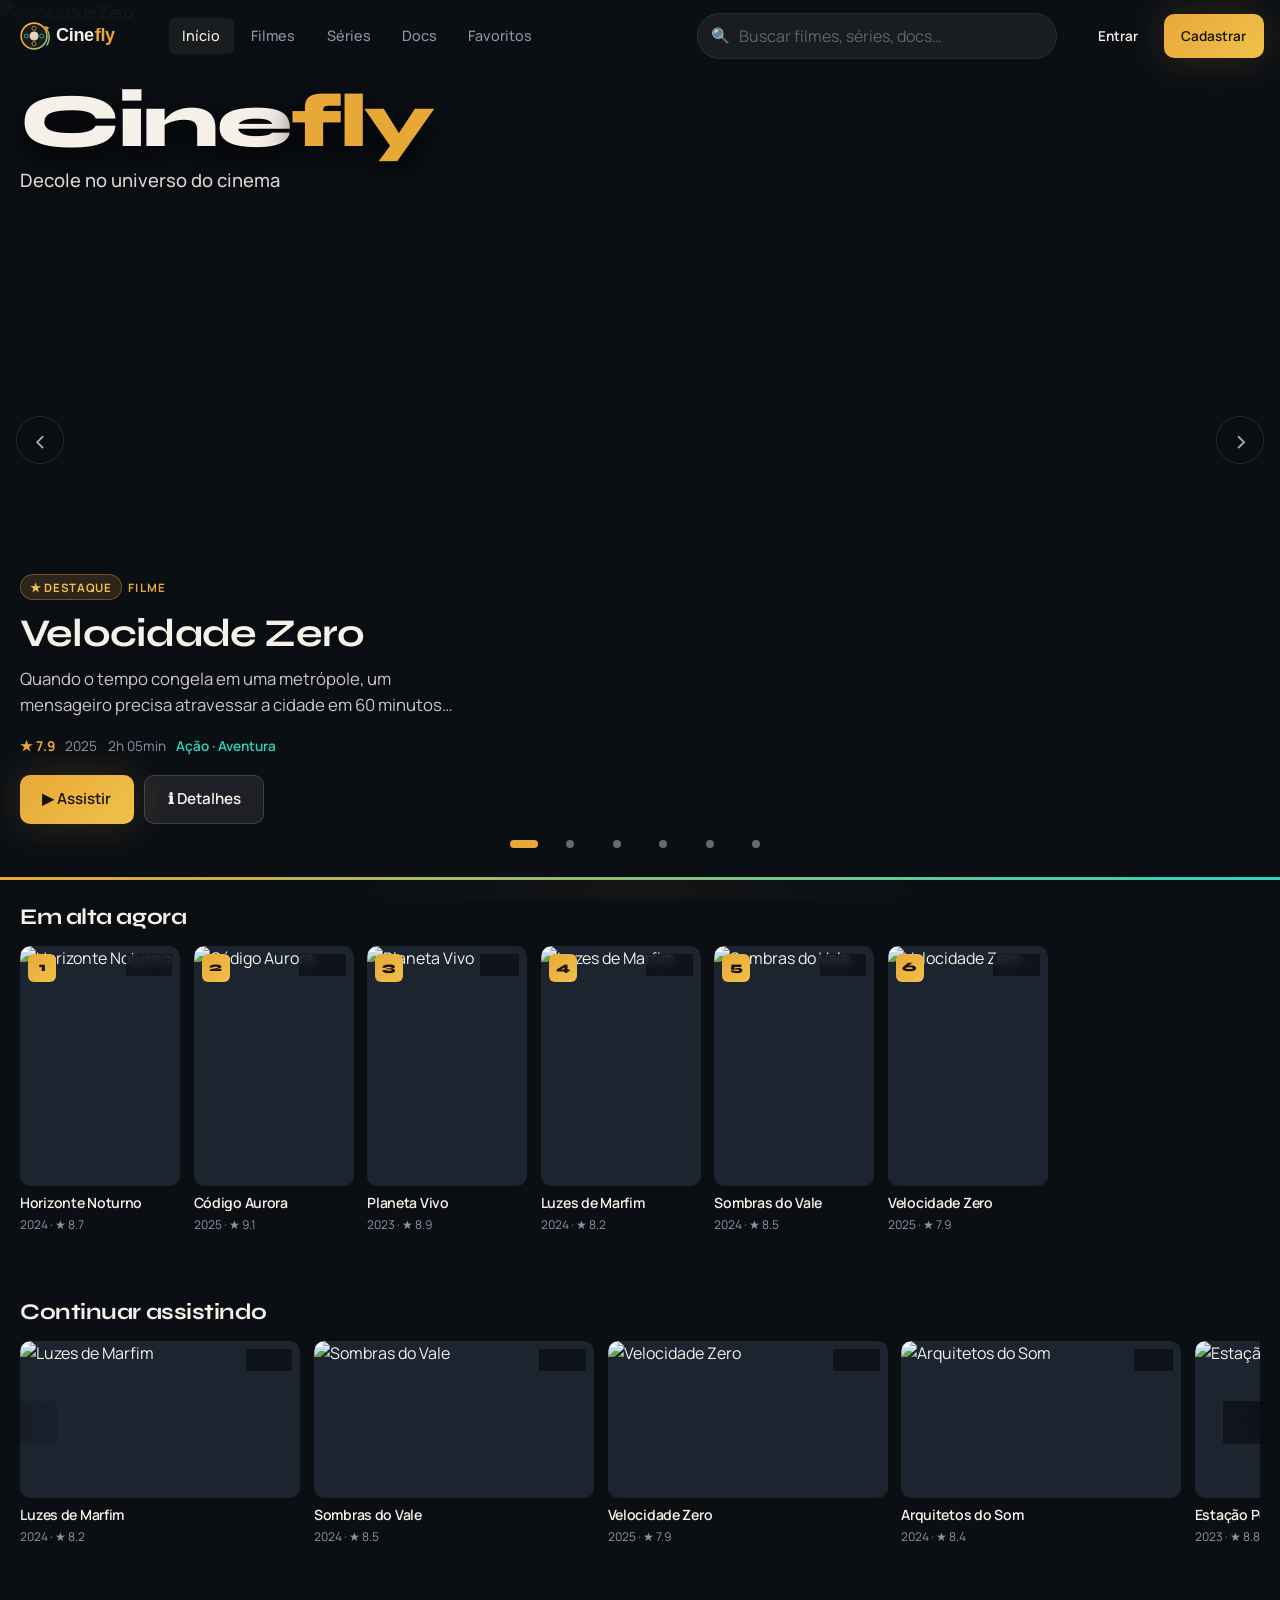
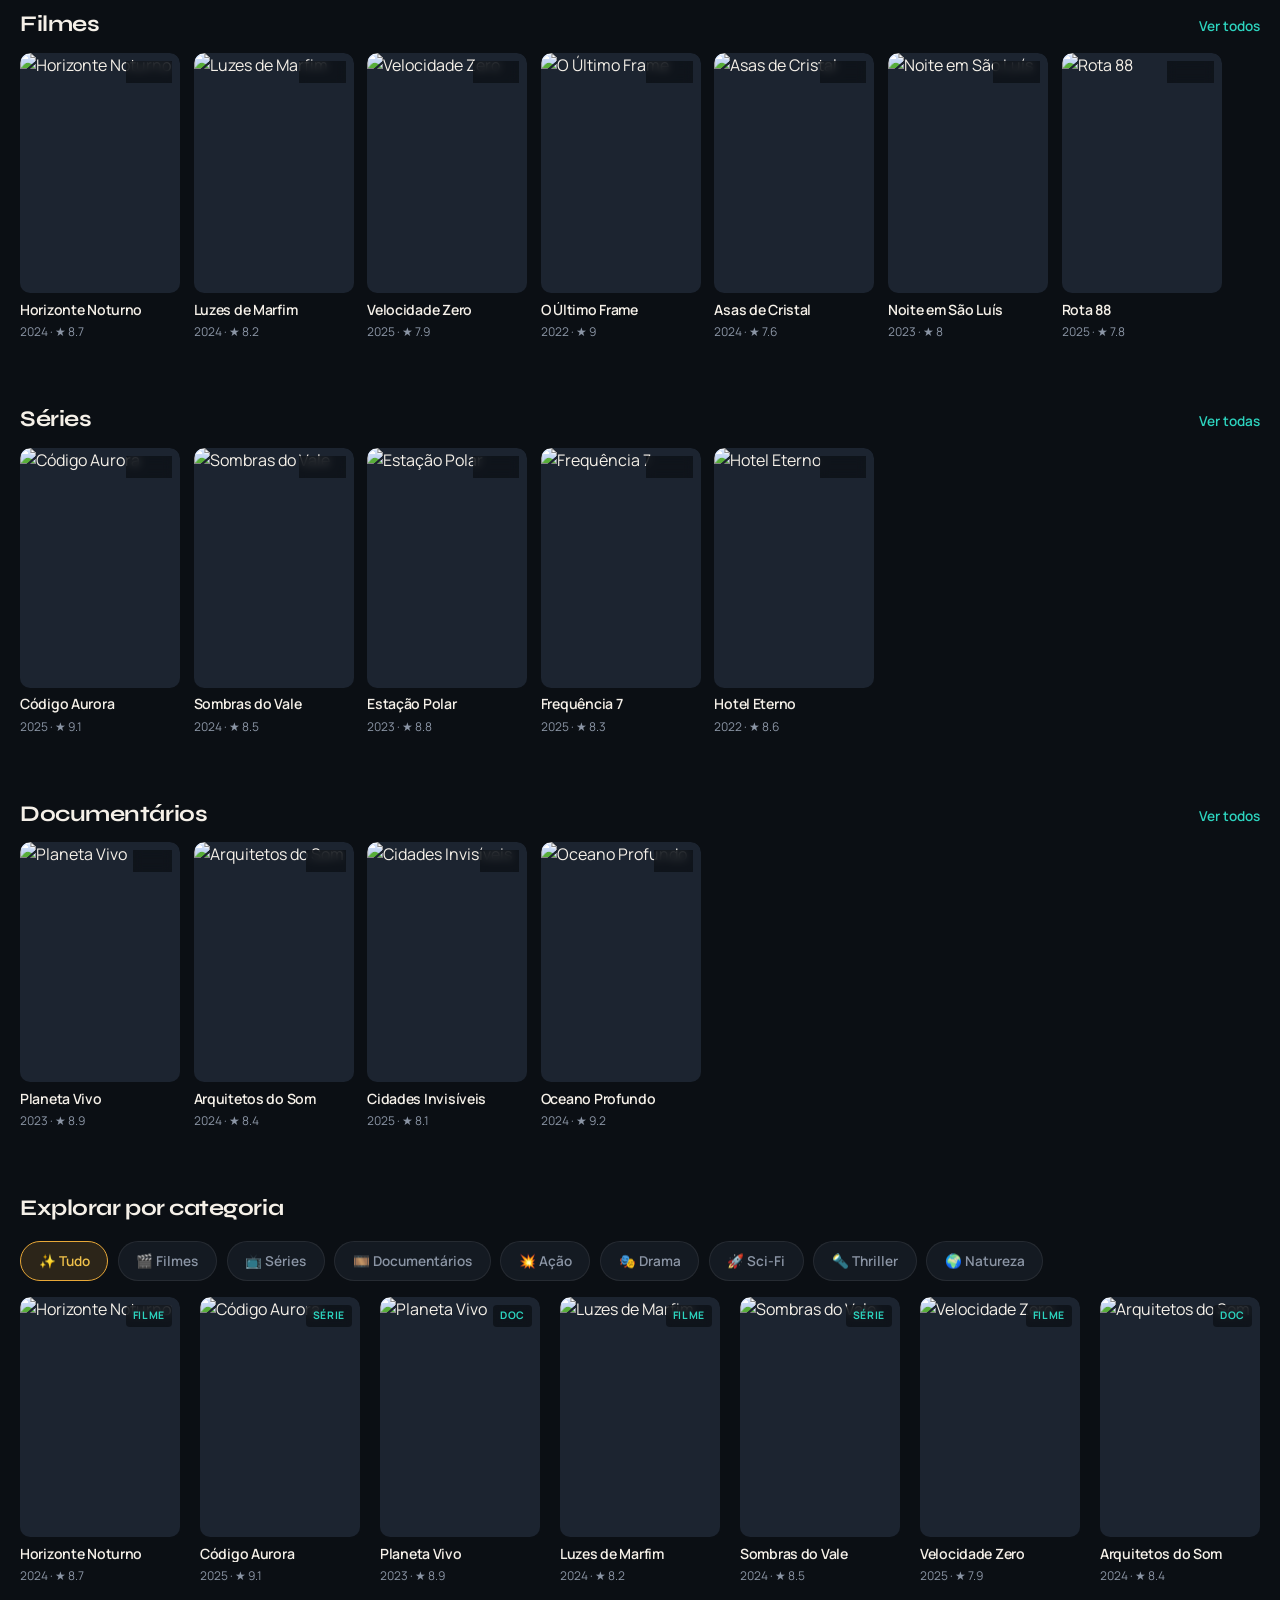
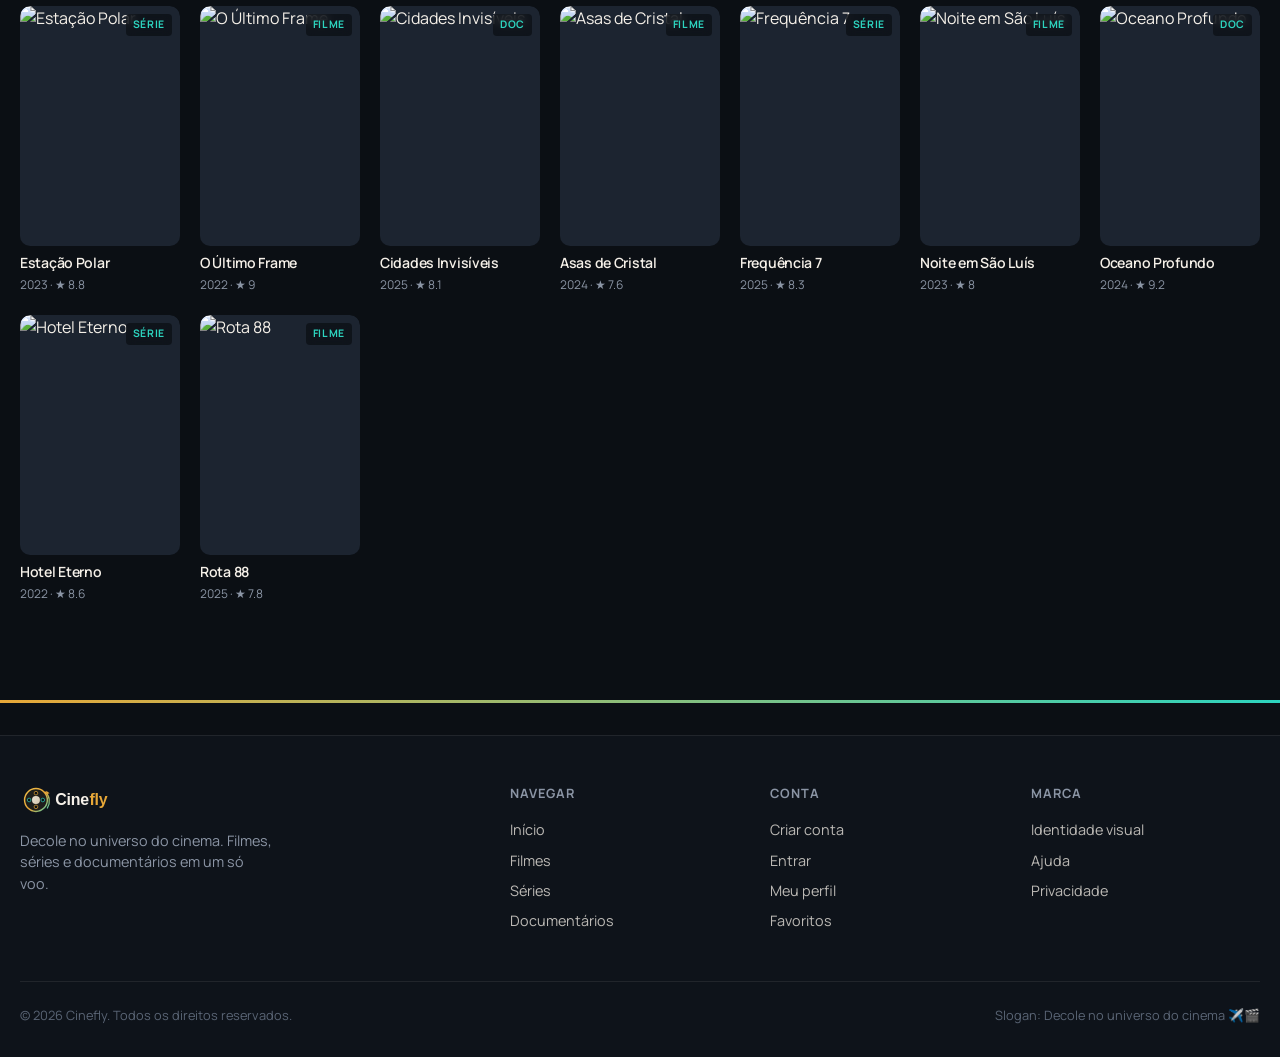
==== commit 7f8eaf9f: "Atualiza o layout da home com hero unificado, imagens do carrossel e setas em Continuar assistindo. " ====
--- a/index.html
+++ b/index.html
@@ -3,65 +3,106 @@
 <head>
   <meta charset="UTF-8" />
   <meta name="viewport" content="width=device-width, initial-scale=1.0" />
-  <meta name="description" content="Cinefly — Decole no universo do cinema. Filmes, séries e documentários online." />
+  <meta name="description" content="Cinefly — Decole no universo do cinema. Assista filmes, séries e documentários online em um catálogo feito para quem ama a sétima arte." />
+  <meta name="robots" content="index, follow" />
   <title>Cinefly — Decole no universo do cinema</title>
+  <link rel="canonical" href="https://cinefly.app/" />
   <link rel="icon" href="assets/favicon.svg" type="image/svg+xml" />
+
+  <!-- Open Graph -->
+  <meta property="og:type" content="website" />
+  <meta property="og:locale" content="pt_BR" />
+  <meta property="og:site_name" content="Cinefly" />
+  <meta property="og:url" content="https://cinefly.app/" />
+  <meta property="og:title" content="Cinefly — Decole no universo do cinema" />
+  <meta property="og:description" content="Assista filmes, séries e documentários online. Decole no universo do cinema com o Cinefly." />
+  <meta property="og:image" content="https://cinefly.app/assets/images/banner-brand.svg" />
+
+  <!-- Twitter Card -->
+  <meta name="twitter:card" content="summary_large_image" />
+  <meta name="twitter:title" content="Cinefly — Decole no universo do cinema" />
+  <meta name="twitter:description" content="Assista filmes, séries e documentários online. Decole no universo do cinema com o Cinefly." />
+  <meta name="twitter:image" content="https://cinefly.app/assets/images/banner-brand.svg" />
+
   <link rel="stylesheet" href="css/style.css" />
+  <script type="application/ld+json">
+  {
+    "@context": "https://schema.org",
+    "@graph": [
+      {
+        "@type": "Organization",
+        "@id": "https://cinefly.app/#organization",
+        "name": "Cinefly",
+        "url": "https://cinefly.app/",
+        "logo": "https://cinefly.app/assets/logo.svg",
+        "slogan": "Decole no universo do cinema"
+      },
+      {
+        "@type": "WebSite",
+        "@id": "https://cinefly.app/#website",
+        "url": "https://cinefly.app/",
+        "name": "Cinefly",
+        "description": "Filmes, séries e documentários online.",
+        "publisher": { "@id": "https://cinefly.app/#organization" },
+        "inLanguage": "pt-BR",
+        "potentialAction": {
+          "@type": "SearchAction",
+          "target": {
+            "@type": "EntryPoint",
+            "urlTemplate": "https://cinefly.app/?q={search_term_string}"
+          },
+          "query-input": "required name=search_term_string"
+        }
+      }
+    ]
+  }
+  </script>
 </head>
 <body data-page="home">
+  <a class="skip-link" href="#conteudo">Ir para o conteúdo</a>
+
   <header class="navbar" id="navbar">
     <div class="container">
       <a href="index.html" class="nav-logo" aria-label="Cinefly início">
         <img src="assets/logo.svg" alt="Cinefly" />
       </a>
-      <nav class="nav-links" aria-label="Principal">
+      <nav class="nav-links" id="nav-links" aria-label="Principal">
         <a href="index.html" class="active">Início</a>
         <a href="#filmes">Filmes</a>
         <a href="#series">Séries</a>
         <a href="#docs">Docs</a>
         <a href="favoritos.html">Favoritos</a>
       </nav>
-      <div class="nav-search">
+      <div class="nav-search" role="search">
         <span class="search-icon" aria-hidden="true">🔍</span>
         <input type="search" id="search-input" placeholder="Buscar filmes, séries, docs…" autocomplete="off" aria-label="Buscar" />
         <div class="search-dropdown" id="search-dropdown" role="listbox"></div>
       </div>
       <div class="nav-actions" id="nav-auth"></div>
-      <button class="menu-toggle" aria-label="Abrir menu">☰</button>
+      <button class="menu-toggle" type="button" aria-label="Abrir menu" aria-controls="nav-links" aria-expanded="false">☰</button>
     </div>
   </header>
 
-  <!-- Carrossel de destaques -->
+  <!-- Hero unificado: marca + carrossel de destaques -->
   <section class="spotlight" id="spotlight" aria-label="Destaques Cinefly" aria-roledescription="carrossel">
     <div class="spotlight-track" id="spotlight-track"></div>
-    <button class="spotlight-nav spotlight-prev" id="spotlight-prev" aria-label="Anterior">‹</button>
-    <button class="spotlight-nav spotlight-next" id="spotlight-next" aria-label="Próximo">›</button>
+    <div class="spotlight-brand-layer" aria-hidden="false">
+      <div class="container">
+        <h1 class="spotlight-brand">Cine<span>fly</span></h1>
+        <p class="spotlight-tagline">Decole no universo do cinema</p>
+      </div>
+    </div>
+    <button class="spotlight-nav spotlight-prev" id="spotlight-prev" type="button" aria-label="Anterior">‹</button>
+    <button class="spotlight-nav spotlight-next" id="spotlight-next" type="button" aria-label="Próximo">›</button>
     <div class="spotlight-dots" id="spotlight-dots" role="tablist" aria-label="Slides"></div>
     <div class="spotlight-progress"><span id="spotlight-progress-bar"></span></div>
   </section>
 
-  <section class="hero">
-    <div class="hero-bg">
-      <img id="hero-bg-img" src="https://images.unsplash.com/photo-1489599849927-2ee91cede3ba?w=1600&q=80" alt="" />
-    </div>
-    <div class="container hero-content">
-      <p class="hero-brand">Cine<span>fly</span></p>
-      <p class="eyebrow">Em destaque · Estreia</p>
-      <h1 id="hero-title">Horizonte Noturno</h1>
-      <div class="hero-meta" id="hero-meta"></div>
-      <p id="hero-synopsis">Um piloto de drones descobre uma conspiração global enquanto rastreia sinais misteriosos no céu noturno.</p>
-      <div class="hero-actions">
-        <button class="btn btn-primary" id="hero-play">▶ Assistir</button>
-        <button class="btn btn-secondary" id="hero-fav">♡ Minha lista</button>
-      </div>
-    </div>
-  </section>
-
-  <main>
+  <main id="conteudo">
     <section class="section">
       <div class="container">
         <div class="section-header">
-          <h2>🔥 Em alta agora</h2>
+          <h2>Em alta agora</h2>
         </div>
         <div class="rail" id="rail-trending"></div>
       </div>
@@ -70,16 +111,20 @@
     <section class="section" id="continuar">
       <div class="container">
         <div class="section-header">
-          <h2>🍿 Continuar assistindo</h2>
-        </div>
-        <div class="rail" id="rail-continue"></div>
+          <h2>Continuar assistindo</h2>
+        </div>
+        <div class="rail-slider" data-rail-slider>
+          <button class="rail-nav rail-prev" type="button" aria-label="Anterior">‹</button>
+          <div class="rail rail-arrows" id="rail-continue"></div>
+          <button class="rail-nav rail-next" type="button" aria-label="Próximo">›</button>
+        </div>
       </div>
     </section>
 
     <section class="section" id="filmes">
       <div class="container">
         <div class="section-header">
-          <h2>🎬 Filmes</h2>
+          <h2>Filmes</h2>
           <a href="#catalogo">Ver todos</a>
         </div>
         <div class="rail" id="rail-filmes"></div>
@@ -89,7 +134,7 @@
     <section class="section" id="series">
       <div class="container">
         <div class="section-header">
-          <h2>📺 Séries</h2>
+          <h2>Séries</h2>
           <a href="#catalogo">Ver todas</a>
         </div>
         <div class="rail" id="rail-series"></div>
@@ -99,7 +144,7 @@
     <section class="section" id="docs">
       <div class="container">
         <div class="section-header">
-          <h2>🎞️ Documentários</h2>
+          <h2>Documentários</h2>
           <a href="#catalogo">Ver todos</a>
         </div>
         <div class="rail" id="rail-docs"></div>
@@ -109,7 +154,7 @@
     <section class="section" id="catalogo">
       <div class="container">
         <div class="section-header">
-          <h2>✨ Explorar por categoria</h2>
+          <h2>Explorar por categoria</h2>
         </div>
         <div class="categories" id="category-chips"></div>
         <div class="grid-catalog" id="catalog-grid"></div>
--- a/css/style.css
+++ b/css/style.css
@@ -158,8 +158,10 @@
 .btn-danger:hover { background: rgba(232, 93, 93, 0.25); }
 
 .btn-icon {
-  width: 42px;
-  height: 42px;
+  width: 44px;
+  height: 44px;
+  min-width: 44px;
+  min-height: 44px;
   padding: 0;
   border-radius: 50%;
   background: rgba(245, 240, 232, 0.08);
@@ -180,8 +182,30 @@
   color: var(--amber);
 }
 
-.btn-sm { padding: 0.5rem 1rem; font-size: 0.85rem; }
+.btn-sm {
+  padding: 0.65rem 1.1rem;
+  font-size: 0.85rem;
+  min-height: 44px;
+}
 .btn-block { width: 100%; }
+
+.skip-link {
+  position: absolute;
+  left: 1rem;
+  top: -100px;
+  z-index: 200;
+  padding: 0.75rem 1.1rem;
+  background: var(--amber);
+  color: #1A1205;
+  font-weight: 700;
+  border-radius: var(--radius);
+  transition: top 0.2s;
+}
+.skip-link:focus {
+  top: 1rem;
+  outline: 2px solid var(--cream);
+  outline-offset: 2px;
+}
 
 /* ---------- Navbar ---------- */
 .navbar {
@@ -318,9 +342,15 @@
   flex-shrink: 0;
 }
 
+.nav-actions .btn {
+  min-height: 44px;
+}
+
 .avatar-btn {
-  width: 38px;
-  height: 38px;
+  width: 44px;
+  height: 44px;
+  min-width: 44px;
+  min-height: 44px;
   border-radius: 50%;
   background: var(--grad-accent);
   display: flex;
@@ -367,22 +397,60 @@
 
 .menu-toggle {
   display: none;
-  width: 42px;
-  height: 42px;
+  width: 44px;
+  height: 44px;
+  min-width: 44px;
+  min-height: 44px;
   align-items: center;
   justify-content: center;
   font-size: 1.4rem;
 }
 
-/* ---------- Spotlight Carousel ---------- */
+/* ---------- Spotlight / Hero unificado ---------- */
 .spotlight {
   position: relative;
   z-index: 2;
-  margin-top: var(--nav-h);
-  height: min(72vh, 640px);
-  min-height: 420px;
+  margin-top: 0;
+  height: min(100vh, 880px);
+  min-height: 560px;
   overflow: hidden;
   background: var(--ink);
+}
+
+.spotlight-brand-layer {
+  position: absolute;
+  top: calc(var(--nav-h) + 0.75rem);
+  left: 0;
+  right: 0;
+  z-index: 3;
+  pointer-events: none;
+}
+
+.spotlight-brand {
+  font-family: var(--font-display);
+  font-size: clamp(2.6rem, 7vw, 4.75rem);
+  font-weight: 800;
+  letter-spacing: -0.03em;
+  line-height: 1;
+  color: var(--cream);
+  text-shadow:
+    0 1px 0 rgba(0, 0, 0, 0.35),
+    0 8px 28px rgba(0, 0, 0, 0.75),
+    0 16px 48px rgba(0, 0, 0, 0.45);
+  margin: 0;
+}
+
+.spotlight-brand span {
+  color: var(--amber);
+}
+
+.spotlight-tagline {
+  margin-top: 0.45rem;
+  font-size: clamp(0.95rem, 1.6vw, 1.15rem);
+  font-weight: 500;
+  color: rgba(245, 240, 232, 0.88);
+  max-width: 28ch;
+  text-shadow: 0 2px 12px rgba(0, 0, 0, 0.65);
 }
 
 .spotlight-track {
@@ -424,7 +492,7 @@
   inset: 0;
   background:
     linear-gradient(90deg, rgba(11, 15, 20, 0.92) 0%, rgba(11, 15, 20, 0.55) 42%, rgba(11, 15, 20, 0.2) 70%, rgba(11, 15, 20, 0.45) 100%),
-    linear-gradient(180deg, rgba(11, 15, 20, 0.35) 0%, transparent 30%, rgba(11, 15, 20, 0.88) 100%);
+    linear-gradient(180deg, rgba(11, 15, 20, 0.72) 0%, rgba(11, 15, 20, 0.25) 28%, transparent 45%, rgba(11, 15, 20, 0.88) 100%);
   pointer-events: none;
 }
 
@@ -470,10 +538,16 @@
   letter-spacing: 0.06em;
 }
 
-.spotlight-caption h2 {
-  font-size: clamp(1.85rem, 4.2vw, 3.1rem);
+.spotlight-caption h2,
+.spotlight-caption .spotlight-title {
+  font-family: var(--font-display);
+  font-weight: 700;
+  letter-spacing: -0.02em;
+  line-height: 1.15;
+  font-size: clamp(1.55rem, 3.4vw, 2.45rem);
   margin-bottom: 0.65rem;
   text-shadow: 0 4px 24px rgba(0, 0, 0, 0.45);
+  color: var(--cream);
 }
 
 .spotlight-caption .legend {
@@ -551,31 +625,51 @@
 
 .spotlight-dots {
   position: absolute;
-  bottom: 1.15rem;
+  bottom: 0.85rem;
   left: 50%;
   transform: translateX(-50%);
   z-index: 5;
   display: flex;
-  gap: 0.45rem;
+  gap: 0.15rem;
+  align-items: center;
 }
 
 .spotlight-dots button {
+  width: 44px;
+  height: 44px;
+  min-width: 44px;
+  min-height: 44px;
+  border-radius: 99px;
+  background: transparent;
+  border: none;
+  padding: 0;
+  display: inline-flex;
+  align-items: center;
+  justify-content: center;
+  transition: background 0.2s;
+}
+
+.spotlight-dots button::after {
+  content: '';
   width: 8px;
   height: 8px;
   border-radius: 99px;
-  background: rgba(245, 240, 232, 0.35);
-  border: none;
-  padding: 0;
+  background: rgba(245, 240, 232, 0.4);
   transition: width 0.35s var(--ease), background 0.25s;
 }
 
-.spotlight-dots button.active {
+.spotlight-dots button.active::after {
   width: 28px;
-  background: var(--grad-cta);
-}
-
-.spotlight-dots button:hover {
-  background: rgba(245, 240, 232, 0.7);
+  background: var(--amber);
+}
+
+.spotlight-dots button:hover::after {
+  background: rgba(245, 240, 232, 0.75);
+}
+
+.spotlight-dots button:focus-visible {
+  outline: 2px solid var(--amber);
+  outline-offset: 2px;
 }
 
 .spotlight-progress {
@@ -716,6 +810,64 @@
 .rail::-webkit-scrollbar-thumb {
   background: var(--surface-3);
   border-radius: 99px;
+}
+
+/* Continuar assistindo — setas em vez de scroll lateral */
+.rail-slider {
+  position: relative;
+}
+.rail-slider .rail-arrows {
+  overflow-x: auto;
+  scroll-behavior: smooth;
+  scrollbar-width: none;
+  padding-inline: 0.15rem;
+  -ms-overflow-style: none;
+}
+.rail-slider .rail-arrows::-webkit-scrollbar {
+  display: none;
+}
+.rail-nav {
+  position: absolute;
+  top: 38%;
+  transform: translateY(-50%);
+  z-index: 3;
+  width: 42px;
+  height: 42px;
+  border-radius: 50%;
+  background: rgba(11, 15, 20, 0.72);
+  border: 1px solid var(--border-strong);
+  color: var(--cream);
+  font-size: 1.55rem;
+  line-height: 1;
+  display: flex;
+  align-items: center;
+  justify-content: center;
+  backdrop-filter: blur(8px);
+  transition: background 0.2s, border-color 0.2s, color 0.2s, opacity 0.2s, transform 0.2s;
+  opacity: 0.9;
+}
+.rail-nav:hover:not(:disabled) {
+  background: var(--amber-dim);
+  border-color: var(--amber);
+  color: var(--amber-light);
+  transform: translateY(-50%) scale(1.05);
+}
+.rail-nav:disabled {
+  opacity: 0.25;
+  cursor: default;
+  pointer-events: none;
+}
+.rail-prev { left: -0.35rem; }
+.rail-next { right: -0.35rem; }
+
+@media (max-width: 768px) {
+  .rail-prev { left: 0.15rem; }
+  .rail-next { right: 0.15rem; }
+  .rail-nav {
+    width: 38px;
+    height: 38px;
+    font-size: 1.35rem;
+  }
 }
 
 /* ---------- Poster Card ---------- */
@@ -1476,18 +1628,27 @@
     border-radius: var(--radius);
     padding: 0.5rem;
   }
+  .spotlight-brand-layer {
+    top: 7rem;
+  }
   .spotlight {
-    height: min(58vh, 480px);
-    min-height: 340px;
+    height: min(100svh, 760px);
+    min-height: 480px;
+  }
+  .spotlight-brand {
+    font-size: clamp(2.1rem, 11vw, 3rem);
+  }
+  .spotlight-tagline {
+    font-size: 0.95rem;
   }
   .spotlight-nav {
-    width: 40px;
-    height: 40px;
+    width: 44px;
+    height: 44px;
     font-size: 1.4rem;
   }
-  .spotlight-prev { left: 0.5rem; }
-  .spotlight-next { right: 0.5rem; }
-  .spotlight-caption { padding-bottom: 3rem; }
+  .spotlight-prev { left: 0.35rem; }
+  .spotlight-next { right: 0.35rem; }
+  .spotlight-caption { padding-bottom: 3.25rem; }
   .spotlight-caption .container {
     margin-left: 1.25rem;
     margin-right: 1.25rem;
@@ -1502,7 +1663,30 @@
 }
 
 @media (max-width: 480px) {
+  .spotlight-actions {
+    flex-direction: column;
+    align-items: stretch;
+  }
+  .spotlight-actions .btn {
+    width: 100%;
+    min-height: 44px;
+  }
   .hero-actions { flex-direction: column; }
   .hero-actions .btn { width: 100%; }
   .grid-catalog { grid-template-columns: repeat(2, 1fr); gap: 0.85rem; }
 }
+
+@media (prefers-reduced-motion: reduce) {
+  html { scroll-behavior: auto; }
+  *,
+  *::before,
+  *::after {
+    animation-duration: 0.01ms !important;
+    animation-iteration-count: 1 !important;
+    transition-duration: 0.01ms !important;
+  }
+  .spotlight-slide img,
+  .spotlight-slide.active img {
+    transform: none;
+  }
+}
